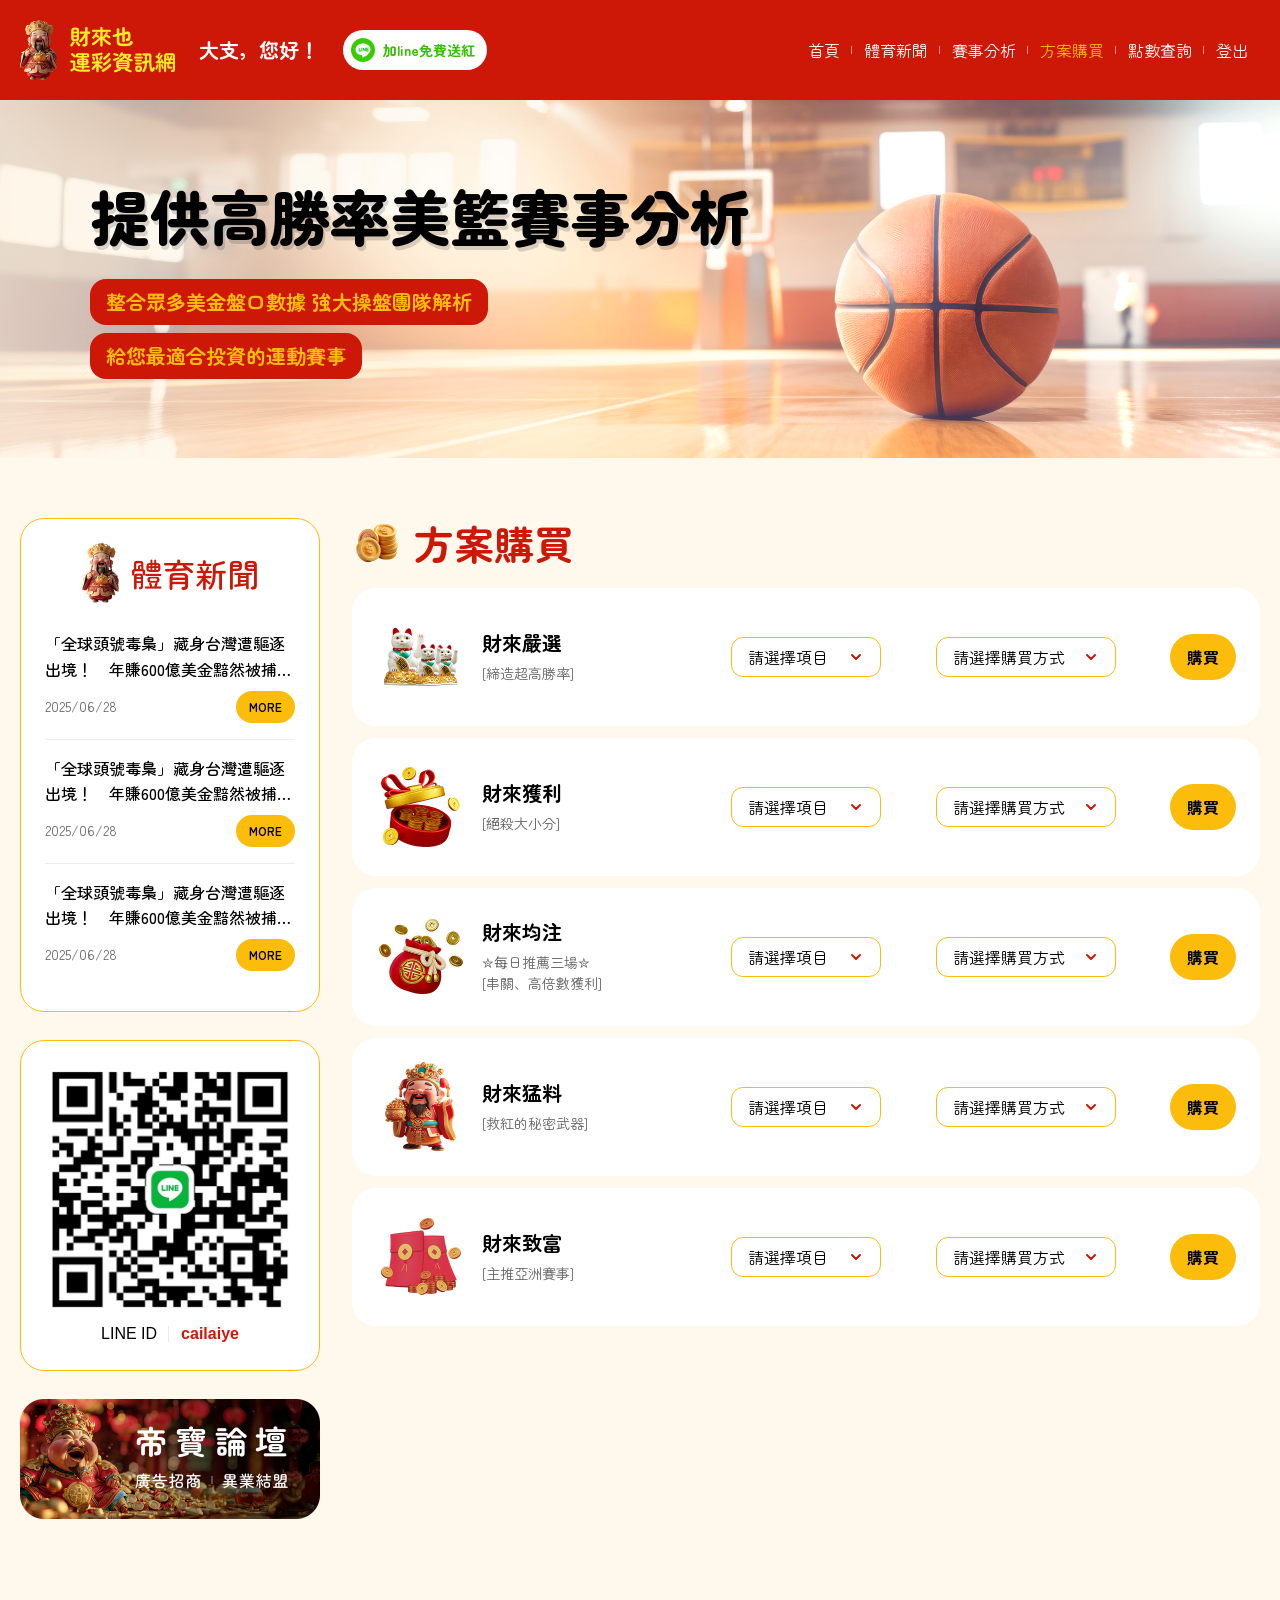
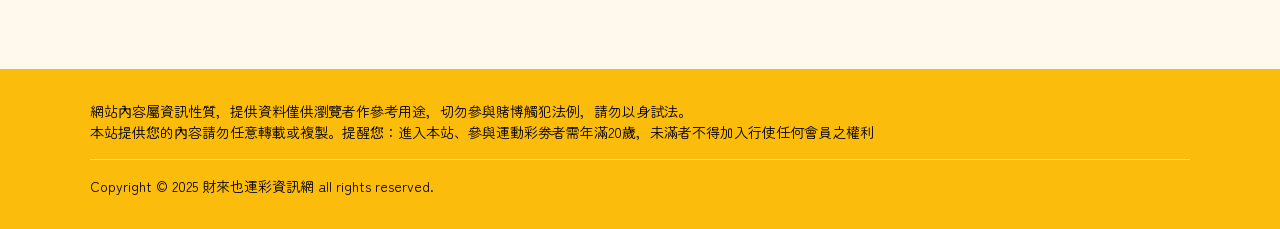
==== buy-login.html @ c24cf6cf "finish" ====
<!DOCTYPE html>
<html lang="en">
  <head>
    <meta charset="UTF-8" />
    <meta name="viewport" content="width=device-width, initial-scale=1.0" />
    <title>財來也運彩資訊網</title>
    <link rel="icon" type="image/x-icon" href="./favicon.ico" />
    <link rel="preconnect" href="https://fonts.googleapis.com" />
    <link rel="preconnect" href="https://fonts.gstatic.com" crossorigin />
    <link
      href="https://fonts.googleapis.com/css2?family=Noto+Sans+TC:wght@100..900&family=Zen+Maru+Gothic&display=swap"
      rel="stylesheet"
    />
    <link rel="stylesheet" href="./public/css/bootstrap/bootstrap.css" />
    <link rel="stylesheet" href="./public/css/aos/aos.css" />
    <link rel="stylesheet" href="./public/css/swiper/swiper-bundle.min.css" />
    <link rel="stylesheet" href="./public/css/style.css" />
  </head>
  <body>
    <header class="header">
      <div
        class="header_right d-flex align-items-center justify-content-xl-start justify-content-between gap-lg-4 gap-2"
      >
        <a href="./index.html" class="header_logo"
          ><img src="./public/img/logo.png" alt=""
        /></a>
        <p class="header_greet">
          大支，您好！<br /><a class="d-xl-none">登出</a>
        </p>
        <a
          class="header_line"
          data-bs-toggle="modal"
          data-bs-target="#modal-qrcode"
        >
          <svg
            width="24"
            height="24"
            viewBox="0 0 24 24"
            fill="none"
            xmlns="http://www.w3.org/2000/svg"
          >
            <g clip-path="url(#clip0_36_3051)">
              <path
                class="line-bg"
                d="M12 24C18.6274 24 24 18.6274 24 12C24 5.37258 18.6274 0 12 0C5.37258 0 0 5.37258 0 12C0 18.6274 5.37258 24 12 24Z"
                fill="#39CD00"
              />
              <path
                class="line-main"
                d="M19.5 11.7273C19.4893 11.8797 19.4698 12.0313 19.4414 12.1814C19.3465 12.7561 19.1522 13.3098 18.8673 13.8178C18.7309 14.0605 18.075 14.9823 17.8745 15.225C16.7659 16.56 14.9086 18.101 11.805 19.5996C11.7395 19.6312 11.6668 19.6448 11.5943 19.639C11.5218 19.6332 11.4522 19.6081 11.3926 19.5665C11.333 19.5248 11.2856 19.468 11.2553 19.4019C11.2249 19.3358 11.2128 19.2629 11.22 19.1905L11.3768 17.7819C11.3887 17.6741 11.3573 17.566 11.2895 17.4814C11.2218 17.3968 11.1232 17.3425 11.0155 17.3305C9.98295 17.2272 8.97718 16.9404 8.04545 16.4837C5.91818 15.4323 4.5 13.5546 4.5 11.415C4.5 8.1205 7.85727 5.45459 12 5.45459C14.0809 5.45459 15.9627 6.13641 17.3182 7.21777C18.5877 8.23368 19.4005 9.61232 19.4877 11.1423C19.5023 11.337 19.5064 11.5322 19.5 11.7273Z"
                fill="white"
              />
              <path
                class="line-bg"
                d="M9.93272 12.735C9.969 12.7705 9.99773 12.8129 10.0172 12.8598C10.0366 12.9067 10.0464 12.957 10.0459 13.0077C10.0461 13.0582 10.0363 13.1081 10.0171 13.1548C9.99795 13.2014 9.96976 13.2438 9.93416 13.2795C9.89856 13.3153 9.85626 13.3436 9.80968 13.363C9.7631 13.3823 9.71316 13.3923 9.66272 13.3923H8.12863C8.02676 13.3919 7.92915 13.3513 7.85712 13.2792C7.78508 13.2072 7.74445 13.1096 7.74409 13.0077V10.11C7.74375 10.0593 7.75359 10.009 7.77303 9.96215C7.79247 9.9153 7.82112 9.87284 7.85727 9.83726C7.91094 9.78342 7.97942 9.74676 8.05399 9.73195C8.12855 9.71714 8.20584 9.72484 8.27602 9.75408C8.34619 9.78332 8.40609 9.83278 8.44807 9.89616C8.49006 9.95953 8.51225 10.034 8.51181 10.11V12.6232H9.66272C9.71292 12.6228 9.76269 12.6325 9.80907 12.6517C9.85544 12.6709 9.89749 12.6992 9.93272 12.735Z"
                fill="#00C200"
              />
              <path
                class="line-bg"
                d="M11.1818 10.0268V13.0909C11.1814 13.1704 11.1497 13.2465 11.0935 13.3026C11.0373 13.3588 10.9612 13.3906 10.8818 13.3909H10.71C10.6304 13.3909 10.5541 13.3593 10.4978 13.303C10.4416 13.2468 10.41 13.1705 10.41 13.0909V10.0268C10.41 9.94725 10.4416 9.87095 10.4978 9.81469C10.5541 9.75843 10.6304 9.72682 10.71 9.72682H10.8777C10.9174 9.72646 10.9568 9.73394 10.9936 9.74884C11.0303 9.76374 11.0638 9.78576 11.0921 9.81364C11.1203 9.84151 11.1428 9.87469 11.1582 9.91128C11.1736 9.94786 11.1816 9.98713 11.1818 10.0268Z"
                fill="#00C200"
              />
              <path
                class="line-bg"
                d="M14.7436 10.11V12.9914C14.7437 13.095 14.7035 13.1947 14.6315 13.2692C14.5595 13.3438 14.4613 13.3874 14.3577 13.3909C14.2606 13.3894 14.1677 13.3514 14.0973 13.2846C14.0836 13.2737 13.5682 12.6028 13.1304 12.0382C12.8032 11.6169 12.5195 11.2487 12.5195 11.2487V13.0064C12.5198 13.0809 12.4983 13.1539 12.4578 13.2164C12.4172 13.2788 12.3593 13.3282 12.2911 13.3583C12.223 13.3883 12.1475 13.3979 12.074 13.3858C12.0005 13.3737 11.9321 13.3404 11.8773 13.29C11.8377 13.2542 11.806 13.2104 11.7844 13.1615C11.7628 13.1127 11.7517 13.0598 11.7518 13.0064V10.1264C11.7505 10.0252 11.7882 9.92728 11.8569 9.85295C11.9257 9.77861 12.0203 9.73348 12.1213 9.72686C12.1785 9.72592 12.2352 9.73767 12.2873 9.76125C12.3394 9.78482 12.3857 9.81965 12.4227 9.86322C12.4391 9.88231 13.2313 10.9132 13.6773 11.4996C13.8545 11.7287 13.9773 11.8896 13.9773 11.8896V10.1169C13.978 10.0155 14.0186 9.9184 14.0903 9.8467C14.162 9.77499 14.259 9.73439 14.3604 9.73368C14.4609 9.73366 14.5573 9.77309 14.629 9.84349C14.7007 9.91388 14.7418 10.0096 14.7436 10.11Z"
                fill="#00C200"
              />
              <path
                class="line-bg"
                d="M16.0909 11.9413V12.6231H17.2405C17.2928 12.62 17.3452 12.6276 17.3945 12.6455C17.4438 12.6634 17.4889 12.6911 17.527 12.7271C17.5652 12.763 17.5956 12.8064 17.6164 12.8546C17.6372 12.9027 17.6479 12.9546 17.6479 13.007C17.6479 13.0594 17.6372 13.1113 17.6164 13.1594C17.5956 13.2075 17.5652 13.2509 17.527 13.2869C17.4889 13.3228 17.4438 13.3506 17.3945 13.3685C17.3452 13.3864 17.2928 13.394 17.2405 13.3908H15.7023C15.6005 13.3905 15.5031 13.3498 15.4312 13.2777C15.3594 13.2057 15.3191 13.1081 15.3191 13.0063V10.1099C15.3195 10.0084 15.3599 9.91117 15.4317 9.83938C15.5035 9.7676 15.6008 9.72712 15.7023 9.72676H17.2364C17.2887 9.72364 17.3411 9.73125 17.3904 9.74913C17.4397 9.76701 17.4848 9.79478 17.523 9.83073C17.5611 9.86668 17.5915 9.91005 17.6123 9.95819C17.6331 10.0063 17.6438 10.0582 17.6438 10.1106C17.6438 10.163 17.6331 10.2149 17.6123 10.2631C17.5915 10.3112 17.5611 10.3546 17.523 10.3905C17.4848 10.4265 17.4397 10.4542 17.3904 10.4721C17.3411 10.49 17.2887 10.4976 17.2364 10.4945H16.0909V11.1763H17.2405C17.3421 11.1763 17.4395 11.2167 17.5114 11.2885C17.5833 11.3604 17.6236 11.4579 17.6236 11.5595C17.6236 11.6611 17.5833 11.7586 17.5114 11.8304C17.4395 11.9023 17.3421 11.9427 17.2405 11.9427L16.0909 11.9413Z"
                fill="#00C200"
              />
            </g>
            <defs>
              <clipPath id="clip0_36_3051">
                <rect width="24" height="24" fill="white" />
              </clipPath>
            </defs>
          </svg>
          <span class="header_line_text"
            >加line<br class="d-lg-none" />免費送紅</span
          >
        </a>
      </div>
      <nav class="header_nav">
        <ul>
          <li>
            <a href="./index.html" class="header_nav_item">
              <img class="header_icon" src="./public/img/home.png" alt="" />
              <span class="header_nav_text">首頁</span>
            </a>
          </li>
          <li>
            <a href="./news.html" class="header_nav_item">
              <img class="header_icon" src="./public/img/news.png" alt="" />
              <span class="header_nav_text">體育新聞</span>
            </a>
          </li>
          <li>
            <a href="./competition.html" class="header_nav_item">
              <img class="header_icon" src="./public/img/analyse.png" alt="" />
              <span class="header_nav_text">賽事分析</span>
            </a>
          </li>
          <li>
            <a href="./buy-login.html" class="header_nav_item active">
              <img class="header_icon" src="./public/img/cart.png" alt="" />
              <span class="header_nav_text">方案購買</span>
            </a>
          </li>
          <li>
            <a href="./record.html" class="header_nav_item">
              <img class="header_icon" src="./public/img/point.png" alt="" />
              <span class="header_nav_text">點數查詢</span>
            </a>
          </li>
          <li class="d-xl-block d-none">
            <a class="header_nav_item">
              <span class="header_nav_text">登出</span>
            </a>
          </li>
        </ul>
      </nav>
    </header>

    <main>
      <div class="banner">
        <div class="swiper-container banner_pic">
          <div class="swiper-wrapper">
            <div class="swiper-slide">
              <div class="banner_pic_item">
                <img
                  class="d-md-block d-none"
                  src="./public/img/banner-1.png"
                  alt=""
                />
                <img
                  class="d-md-none"
                  src="./public/img/banner-1-m.png"
                  alt=""
                />
                <div class="banner_text_item">
                  <div class="container">
                    <h1 class="banner_text_title">
                      提供高勝率<br />美籃賽事分析
                    </h1>
                    <div class="banner_text_content">
                      <p>整合眾多美金盤口數據 強大操盤團隊解析</p>
                      <p>給您最適合投資的運動賽事</p>
                    </div>
                  </div>
                </div>
              </div>
            </div>
            <div class="swiper-slide">
              <div class="banner_pic_item">
                <img
                  class="d-md-block d-none"
                  src="./public/img/banner-2.png"
                  alt=""
                />
                <img
                  class="d-md-none"
                  src="./public/img/banner-2-m.png"
                  alt=""
                />
                <div class="banner_text_item">
                  <div class="container">
                    <h1 class="banner_text_title">
                      提供美棒聯盟<br />獨家情報
                    </h1>
                    <div class="banner_text_content">
                      <p>長期解盤莊家思維</p>
                      <p>讓我們教你如何對決莊家 輕鬆獲利</p>
                    </div>
                  </div>
                </div>
              </div>
            </div>
            <div class="swiper-slide">
              <div class="banner_pic_item bg-dark">
                <img
                  class="d-md-block d-none"
                  src="./public/img/banner-3.png"
                  alt=""
                />
                <img
                  class="d-md-none"
                  src="./public/img/banner-3-m.png"
                  alt=""
                />
                <div class="banner_text_item">
                  <div class="container">
                    <h1 class="banner_text_title">
                      提供各項冰球<br />精華賽事分析
                    </h1>
                    <div class="banner_text_content">
                      <p>投資不要只看獲利 還要看他能維持多久</p>
                      <p>投資不是賭博 相信財來也 錢財也就來</p>
                    </div>
                  </div>
                </div>
              </div>
            </div>
          </div>
        </div>
      </div>

      <div class="d-flex flex-wrap mainContent">
        <div class="sidebar">
          <div class="row">
            <div class="col-lg-12 col-md-8">
              <div class="sidebar_item sidebar_news section">
                <div class="sidebar_news_title">
                  <img src="./public/img/masco.png" alt="" />
                  <h2>體育新聞</h2>
                </div>
                <div class="sidebar_news_main">
                  <div class="sidebar_news_item">
                    <h3 class="news-title">
                      「全球頭號毒梟」藏身台灣遭驅逐出境！　年賺600億美金黯然被捕
                      原文網址: 「全球頭號毒梟」藏身台...
                    </h3>
                    <div class="news-info">
                      <p class="news-info_date">2025/06/28</p>
                      <a href="./news-detail.html" class="btn">MORE</a>
                    </div>
                  </div>
                  <div class="sidebar_news_item">
                    <h3 class="news-title">
                      「全球頭號毒梟」藏身台灣遭驅逐出境！　年賺600億美金黯然被捕
                      原文網址: 「全球頭號毒梟」藏身台...
                    </h3>
                    <div class="news-info">
                      <p class="news-info_date">2025/06/28</p>
                      <a href="./news-detail.html" class="btn">MORE</a>
                    </div>
                  </div>
                  <div class="sidebar_news_item">
                    <h3 class="news-title">
                      「全球頭號毒梟」藏身台灣遭驅逐出境！　年賺600億美金黯然被捕
                      原文網址: 「全球頭號毒梟」藏身台...
                    </h3>
                    <div class="news-info">
                      <p class="news-info_date">2025/06/28</p>
                      <a href="./news-detail.html" class="btn">MORE</a>
                    </div>
                  </div>
                </div>
              </div>
            </div>
            <div class="col-lg-12 col-md-4">
              <div class="sidebar_item sidebar_qrcode section">
                <img src="./public/img/qrcode.png" alt="" />
                <div class="qrcode-text">
                  <p class="qrcode-text_title">LINE ID</p>
                  <p class="qrcode-text_content">cailaiye</p>
                </div>
              </div>
              <a class="sidebar_ad">
                <img src="./public/img/ad.png" alt="" />
              </a>
            </div>
          </div>
        </div>
        <div class="mainbar">
          <div class="title">
            <img src="./public/img/money.png" alt="" />
            <h2>方案購買</h2>
          </div>
          <div class="buy">
            <div class="buy_item">
              <div class="product-info">
                <img src="./public/img/product-icon-1.png" alt="" />
                <div class="product-info_text">
                  <h2 class="product-info_name">財來嚴選</h2>
                  <p>[締造超高勝率]</p>
                </div>
              </div>
              <select class="buy_select" name="" id="">
                <option value="">請選擇項目</option>
                <option value="">$2500 / 1場</option>
                <option value="">$6600 / 3場</option>
                <option value="">$12000 / 5場</option>
              </select>
              <select class="buy_select buy_select-way" name="" id="">
                <option value="">請選擇購買方式</option>
                <option value="">7-11繳費</option>
                <option value="">全家繳費</option>
                <option value="">ATM匯款</option>
              </select>
              <button class="btn"
              >
                購買
              </button>
            </div>
            <div class="buy_item">
              <div class="product-info">
                <img src="./public/img/product-icon-2.png" alt="" />
                <div class="product-info_text">
                  <h2 class="product-info_name">財來獲利</h2>
                  <p>[絕殺大小分]</p>
                </div>
              </div>
              <select class="buy_select" name="" id="">
                <option value="">請選擇項目</option>
                <option value="">$2500 / 1場</option>
                <option value="">$6600 / 3場</option>
                <option value="">$12000 / 5場</option>
              </select>
              <select class="buy_select buy_select-way" name="" id="">
                <option value="">請選擇購買方式</option>
                <option value="">7-11繳費</option>
                <option value="">全家繳費</option>
                <option value="">ATM匯款</option>
              </select>
              <button class="btn"
              >
                購買
              </button>
            </div>
            <div class="buy_item">
              <div class="product-info">
                <img src="./public/img/product-icon-3.png" alt="" />
                <div class="product-info_text">
                  <h2 class="product-info_name">財來均注</h2>
                  <p>
                    ✮每日推薦三場✮ <br>
                    [串關、高倍數獲利]</p>
                </div>
              </div>
              <select class="buy_select" name="" id="">
                <option value="">請選擇項目</option>
                <option value="">$2500 / 1場</option>
                <option value="">$6600 / 3場</option>
                <option value="">$12000 / 5場</option>
              </select>
              <select class="buy_select buy_select-way" name="" id="">
                <option value="">請選擇購買方式</option>
                <option value="">7-11繳費</option>
                <option value="">全家繳費</option>
                <option value="">ATM匯款</option>
              </select>
              <button class="btn"
              >
                購買
              </button>
            </div>
            <div class="buy_item">
              <div class="product-info">
                <img src="./public/img/product-icon-4.png" alt="" />
                <div class="product-info_text">
                  <h2 class="product-info_name">財來猛料</h2>
                  <p>[救紅的秘密武器]</p>
                </div>
              </div>
              <select class="buy_select" name="" id="">
                <option value="">請選擇項目</option>
                <option value="">$2500 / 1場</option>
                <option value="">$6600 / 3場</option>
                <option value="">$12000 / 5場</option>
              </select>
              <select class="buy_select buy_select-way" name="" id="">
                <option value="">請選擇購買方式</option>
                <option value="">7-11繳費</option>
                <option value="">全家繳費</option>
                <option value="">ATM匯款</option>
              </select>
              <button class="btn"
              >
                購買
              </button>
            </div>
            <div class="buy_item">
              <div class="product-info">
                <img src="./public/img/product-icon-5.png" alt="" />
                <div class="product-info_text">
                  <h2 class="product-info_name">財來致富</h2>
                  <p>[主推亞洲賽事]</p>
                </div>
              </div>
              <select class="buy_select" name="" id="">
                <option value="">請選擇項目</option>
                <option value="">$2500 / 1場</option>
                <option value="">$6600 / 3場</option>
                <option value="">$12000 / 5場</option>
              </select>
              <select class="buy_select buy_select-way" name="" id="">
                <option value="">請選擇購買方式</option>
                <option value="">7-11繳費</option>
                <option value="">全家繳費</option>
                <option value="">ATM匯款</option>
              </select>
              <button class="btn"
              >
                購買
              </button>
            </div>
          </div>
        </div>
      </div>
      <footer class="footer">
        <div class="container">
          <p>
            網站內容屬資訊性質，提供資料僅供瀏覽者作參考用途，切勿參與賭博觸犯法例，請勿以身試法。<br />
            本站提供您的內容請勿任意轉載或複製。提醒您：進入本站、參與運動彩劵者需年滿20歲，未滿者不得加入行使任何會員之權利
          </p>
          <hr />
          <p>Copyright © 2025 財來也運彩資訊網 all rights reserved.</p>
        </div>
      </footer>
    </main>

    <div
      class="modal fade modal-member"
      id="modal-login"
      tabindex="-1"
      aria-labelledby="modal-loginLabel"
      aria-hidden="true"
    >
      <div class="modal-dialog">
        <div class="modal-content">
          <div class="modal-head">
            <h3 class="modal_title">會員登入</h3>
            <button class="modal-member_x" data-bs-dismiss="modal">
              <svg
                width="24"
                height="24"
                viewBox="0 0 24 24"
                fill="none"
                xmlns="http://www.w3.org/2000/svg"
              >
                <path
                  d="M18 6L6 18"
                  stroke="white"
                  stroke-width="2"
                  stroke-linecap="round"
                  stroke-linejoin="round"
                />
                <path
                  d="M6 6L18 18"
                  stroke="white"
                  stroke-width="2"
                  stroke-linecap="round"
                  stroke-linejoin="round"
                />
              </svg>
            </button>
          </div>
          <div class="modal-body">
            <div>
              <div class="input-item">
                <label for="">手機</label>
                <input
                  class="input-item_main"
                  type="number"
                  placeholder="手機"
                />
              </div>
              <div class="input-item">
                <label for="">密碼</label>
                <input
                  class="input-item_main"
                  type="password"
                  placeholder="密碼"
                />
              </div>
            </div>
            <div class="modal-member_btns">
              <a href="./signup.html" class="btn-signup">註冊</a>
              <button class="btn">登入</button>
            </div>
          </div>
        </div>
      </div>
    </div>

    <div
      class="modal fade modal-qrcode"
      id="modal-qrcode"
      tabindex="-1"
      aria-labelledby="modal-qrcodeLabel"
      aria-hidden="true"
    >
      <div class="modal-dialog">
        <div class="modal-content">
          <button class="modal-member_x" data-bs-dismiss="modal">
            <svg
              width="24"
              height="24"
              viewBox="0 0 24 24"
              fill="none"
              xmlns="http://www.w3.org/2000/svg"
            >
              <path
                d="M18 6L6 18"
                stroke="white"
                stroke-width="2"
                stroke-linecap="round"
                stroke-linejoin="round"
              />
              <path
                d="M6 6L18 18"
                stroke="white"
                stroke-width="2"
                stroke-linecap="round"
                stroke-linejoin="round"
              />
            </svg>
          </button>
          <img src="./public/img/qrcode.webp" alt="" />
          <div class="qrcode-text">
            <p class="qrcode-text_title">LINE ID</p>
            <p class="qrcode-text_content">cailaiye</p>
          </div>
        </div>
      </div>
    </div>

    <script src="./public/js/jquery/jquery.min.js"></script>
    <script src="./public/js/bootstrap/bootstrap.bundle.min.js"></script>
    <script src="./public/js/aos/aos.js"></script>
    <script src="./public/js/swiper/swiper-bundle.min.js"></script>
    <script src="./public/js/common.js"></script>
  </body>
</html>
---- public/css/style.css ----
@import url("https://fonts.googleapis.com/css2?family=Noto+Sans+TC:wght@100..900&family=Zen+Maru+Gothic&display=swap");
body {
  font-family: "Zen Maru Gothic", "noto sans TC", serif;
  background: #fff8ed;
  min-height: 100vh;
  color: #000000;
}

ul {
  padding: 0;
  margin: 0;
  list-style: none;
}

a {
  text-decoration: none;
  color: #000000;
  -webkit-transition: 0.3s;
  transition: 0.3s;
  cursor: pointer;
}

a:hover {
  color: #000000;
}

input::-webkit-outer-spin-button,
input::-webkit-inner-spin-button {
  -webkit-appearance: none;
}

input[type="number"] {
  -moz-appearance: textfield;
}

input,
button,
select {
  background-color: transparent;
  border: 0;
  outline: none;
  color: #000000;
}

button {
  -webkit-transition: 0.3s;
  transition: 0.3s;
  cursor: pointer;
  padding: 0;
}

img {
  max-width: 100%;
  display: block;
}

.container {
  padding-left: 20px;
  padding-right: 20px;
}

.header {
  width: 100%;
  height: 100px;
  position: fixed;
  top: 0;
  left: 0;
  display: -webkit-box;
  display: -ms-flexbox;
  display: flex;
  -webkit-box-align: center;
      -ms-flex-align: center;
          align-items: center;
  -webkit-box-pack: justify;
      -ms-flex-pack: justify;
          justify-content: space-between;
  z-index: 100;
  padding: 0 40px;
  -webkit-transition: 0.3s;
  transition: 0.3s;
  background-color: #cd1707;
}

.header_logo {
  display: block;
  width: 155px;
}

.header_logo > img {
  width: 100%;
}

.header_nav {
  height: 100%;
}

.header_nav ul {
  display: -webkit-box;
  display: -ms-flexbox;
  display: flex;
  -webkit-box-align: center;
      -ms-flex-align: center;
          align-items: center;
  -webkit-box-pack: center;
      -ms-flex-pack: center;
          justify-content: center;
  height: 100%;
}

.header_nav ul li {
  height: 100%;
  padding: 0 12px;
  position: relative;
}

.header_nav ul li::after {
  position: absolute;
  content: "";
  width: 1px;
  height: 8px;
  background-color: rgba(255, 255, 255, 0.53);
  top: 50%;
  right: 0;
  -webkit-transform: translateY(-50%);
          transform: translateY(-50%);
}

.header_nav ul li:last-child::after {
  display: none;
}

.header_nav ul li a:hover {
  opacity: 0.7;
}

.header_nav_text {
  display: block;
  -webkit-transition: 0.3s;
  transition: 0.3s;
  color: #ffffff;
}

.header_nav_item {
  display: -webkit-box;
  display: -ms-flexbox;
  display: flex;
  -webkit-box-align: center;
      -ms-flex-align: center;
          align-items: center;
  -webkit-box-pack: center;
      -ms-flex-pack: center;
          justify-content: center;
  -webkit-box-orient: vertical;
  -webkit-box-direction: normal;
      -ms-flex-direction: column;
          flex-direction: column;
  position: relative;
  z-index: 0;
  height: 100%;
  gap: 5px;
  cursor: pointer;
}

.header_nav_item.active .header_nav_text {
  color: #fcbc0b;
}

.header_nav_item:not(.active):hover .header_nav_text {
  color: #ffffff;
}

.header_icon {
  width: 28px;
  display: none;
}

.header_greet {
  color: #ffffff;
  font-weight: 700;
  font-size: 20px;
  margin: 0;
}

.header_greet a {
  text-decoration: underline !important;
  color: #ffffff;
}

.header_line {
  display: -webkit-box;
  display: -ms-flexbox;
  display: flex;
  -webkit-box-align: center;
      -ms-flex-align: center;
          align-items: center;
  padding: 8px 12px 8px 8px;
  background-color: #ffffff;
  border-radius: 100px;
  gap: 8px;
}

.header_line svg {
  width: 24px;
  height: 24px;
}

.header_line svg path {
  -webkit-transition: 0.3s;
  transition: 0.3s;
}

.header_line_text {
  display: block;
  color: #35c000;
  font-size: 14px;
  font-weight: 700;
  -webkit-transition: 0.3s;
  transition: 0.3s;
}

.header_line:hover {
  background-color: #35c000;
}

.header_line:hover svg path.line-bg {
  fill: #ffffff;
}

.header_line:hover svg path.line-main {
  fill: #35c000;
}

.header_line:hover .header_line_text {
  color: #ffffff;
}

.header_login {
  display: -webkit-box;
  display: -ms-flexbox;
  display: flex;
  -webkit-box-align: center;
      -ms-flex-align: center;
          align-items: center;
  gap: 12px;
}

.header_login .input-item label {
  color: #ffffff;
}

.header_login .input-item_main {
  background-color: #ffffff;
  border-color: #ffffff;
}

@media screen and (max-width: 1399px) {
  .header {
    padding: 0 20px;
  }
}

@media screen and (max-width: 1199px) {
  .header {
    -webkit-box-orient: vertical;
    -webkit-box-direction: normal;
        -ms-flex-direction: column;
            flex-direction: column;
    gap: 8px;
    -webkit-box-align: end;
        -ms-flex-align: end;
            align-items: flex-end;
    height: 70px;
  }
  .header_right {
    width: 100%;
    height: 100%;
  }
  .header_logo {
    width: 110px;
  }
  .header_nav {
    position: fixed;
    width: 100%;
    height: 70px;
    background: #cd1707;
    bottom: 0;
    right: 0;
    z-index: 5;
    -webkit-transition: 0.3s;
    transition: 0.3s;
  }
  .header_nav ul {
    height: 100%;
    width: 100%;
    padding: 0;
    display: -webkit-box;
    display: -ms-flexbox;
    display: flex;
  }
  .header_nav ul li {
    height: 100%;
    width: 20%;
    margin: 0;
  }
  .header_nav ul li::after {
    display: none;
  }
  .header_nav ul a {
    -webkit-box-orient: vertical;
    -webkit-box-direction: normal;
        -ms-flex-direction: column;
            flex-direction: column;
    -webkit-box-align: center;
        -ms-flex-align: center;
            align-items: center;
    -webkit-box-pack: center;
        -ms-flex-pack: center;
            justify-content: center;
    padding: 0;
    gap: 4px;
    opacity: 0.6;
  }
  .header_nav ul a span {
    font-size: 12px;
  }
  .header_nav ul a::after {
    display: none;
  }
  .header_nav ul a.active {
    opacity: 1;
  }
  .header_nav_item.active .header_icon path {
    fill: #fcbc0b;
  }
  .header_icon {
    display: block;
  }
  .header.scroll {
    background-color: rgba(8, 27, 78, 0.8);
    -webkit-backdrop-filter: inherit;
            backdrop-filter: inherit;
  }
  .header_greet {
    font-size: 12px;
    font-weight: normal;
    text-align: center;
  }
}

@media screen and (max-width: 575px) {
  .header_line_text {
    font-size: 12px;
  }
}

main {
  overflow: hidden;
  padding-top: 100px;
}

@media screen and (max-width: 1199px) {
  main {
    padding-bottom: 70px;
    padding-top: 70px;
  }
}

.mainContent {
  padding: 60px 55px 150px;
}

@media screen and (max-width: 1300px) {
  .mainContent {
    padding-left: 20px;
    padding-right: 20px;
  }
}

.btn {
  padding: 10px 16px;
  border-radius: 100px;
  font-weight: 700;
  color: #000000;
  background-color: #fcbc0b;
}

.btn:hover {
  background-color: #cd1707;
  color: #ffffff;
}

.btn-border {
  border: 1px solid #fcbc0b;
  color: #e3a700;
  font-size: 12px;
  padding: 6px 12px;
  border-radius: 100px;
  font-weight: 700;
}

.btn-border:hover {
  background-color: #fcbc0b;
  color: #ffffff;
}

.btn-hasicon {
  display: -webkit-box;
  display: -ms-flexbox;
  display: flex;
  -webkit-box-align: center;
      -ms-flex-align: center;
          align-items: center;
  gap: 10px;
  width: -webkit-fit-content;
  width: -moz-fit-content;
  width: fit-content;
}

.btn-hasicon svg path {
  stroke: #000000;
  -webkit-transition: 0.3s;
  transition: 0.3s;
}

.btn-hasicon:hover svg path {
  stroke: #ffffff;
}

@media screen and (max-width: 575px) {
  .btn-hasicon {
    width: 40px;
    height: 40px;
    -webkit-box-pack: center;
        -ms-flex-pack: center;
            justify-content: center;
    padding: 0;
  }
  .btn-hasicon span {
    display: none;
  }
}

.input-item {
  display: -webkit-box;
  display: -ms-flexbox;
  display: flex;
  -webkit-box-align: center;
      -ms-flex-align: center;
          align-items: center;
  gap: 16px;
}

.input-item > label {
  color: #000000;
  margin: 0;
  display: block;
}

.input-item_main {
  height: 40px;
  padding: 0 8px;
  font-size: 14px;
  border-radius: 12px;
  border: 1px solid #fcbc0b;
}

.input-item_main::-webkit-input-placeholder {
  color: #cdcdcd;
}

.input-item_main:-ms-input-placeholder {
  color: #cdcdcd;
}

.input-item_main::-ms-input-placeholder {
  color: #cdcdcd;
}

.input-item_main::placeholder {
  color: #cdcdcd;
}

.title {
  margin-bottom: 20px;
  display: -webkit-box;
  display: -ms-flexbox;
  display: flex;
  -webkit-box-align: center;
      -ms-flex-align: center;
          align-items: center;
  gap: 12px;
}

.title > img {
  width: 50px;
}

.title > h2 {
  font-size: 40px;
  font-weight: 700;
  color: #cd1707;
  margin: 0;
}

@media screen and (max-width: 991px) {
  .title {
    font-size: 28px;
  }
}

.inner-head {
  display: -webkit-box;
  display: -ms-flexbox;
  display: flex;
  -webkit-box-align: center;
      -ms-flex-align: center;
          align-items: center;
  -webkit-box-pack: justify;
      -ms-flex-pack: justify;
          justify-content: space-between;
  margin-bottom: 20px;
}

.inner-head .title {
  margin: 0;
}

.sidebar {
  width: 300px;
}

.sidebar_item {
  margin-bottom: 28px;
  background-color: #ffffff;
  padding: 24px;
  border-radius: 24px;
  border: 1px solid #fcbc0b;
}

.sidebar_qrcode img {
  margin-bottom: 8px;
}

.sidebar_qrcode p {
  margin-bottom: 0;
  font-family: "Mukta", sans-serif;
}

.sidebar_ad {
  width: 100%;
  border-radius: 12px;
  display: block;
}

.sidebar_news_title {
  display: -webkit-box;
  display: -ms-flexbox;
  display: flex;
  -webkit-box-align: center;
      -ms-flex-align: center;
          align-items: center;
  -webkit-box-pack: center;
      -ms-flex-pack: center;
          justify-content: center;
  margin-bottom: 12px;
  gap: 12px;
}

.sidebar_news_title > img {
  width: 37px;
}

.sidebar_news_title > h2 {
  font-size: 32px;
  margin: 0;
  color: #cd1707;
}

.sidebar_news_item {
  display: block;
  -webkit-transition: 0.3s;
  transition: 0.3s;
  padding: 16px 0;
  border-bottom: 1px solid #ececec;
}

.sidebar_news_item:last-child {
  border: 0;
}

@media screen and (max-width: 991px) {
  .sidebar {
    width: 100%;
    -webkit-box-ordinal-group: 3;
        -ms-flex-order: 2;
            order: 2;
  }
}

.qrcode-text {
  display: -webkit-box;
  display: -ms-flexbox;
  display: flex;
  -webkit-box-align: center;
      -ms-flex-align: center;
          align-items: center;
  -webkit-box-pack: center;
      -ms-flex-pack: center;
          justify-content: center;
}

.qrcode-text_title {
  font-weight: 500;
  position: relative;
  padding-right: 12px;
  margin-right: 12px;
}

.qrcode-text_title::after {
  position: absolute;
  content: "";
  width: 1px;
  height: 16px;
  background-color: #ececec;
  top: 50%;
  right: 0;
  -webkit-transform: translateY(-50%);
          transform: translateY(-50%);
}

.qrcode-text_content {
  color: #cd1707;
  font-weight: 700;
}

.mainbar {
  width: calc(100% - 300px);
  padding-left: 32px;
}

@media screen and (max-width: 991px) {
  .mainbar {
    width: 100%;
    padding: 0;
    margin-bottom: 40px;
    -webkit-box-ordinal-group: 2;
        -ms-flex-order: 1;
            order: 1;
  }
}

.table-common {
  width: 100%;
  border-spacing: 0 8px;
  border-collapse: inherit;
}

.table-common th {
  padding: 16px 10px;
  font-size: 16px;
  text-align: center;
  font-weight: 700;
  background-color: #fcbc0b;
}

.table-common th:first-child {
  border-radius: 16px 0 0 16px;
}

.table-common th:last-child {
  border-radius: 0 16px 16px 0;
}

.table-common td {
  text-align: center;
  padding: 8px 10px;
  background-color: #ffffff;
}

.table-common td:first-child {
  border-radius: 16px 0 0 16px;
}

.table-common td:last-child {
  border-radius: 0 16px 16px 0;
}

.table-common td.table_date .table_date_big {
  font-size: 32px;
  margin-bottom: 4px;
}

.table-common td.table_date .table_date_small {
  font-size: 12px;
  margin: 0;
}

.table-common td.table_category {
  color: #cd1707;
}

.table-common td.table_give {
  color: #ff4800;
}

.table-common td.table_lines {
  color: #0fa308;
}

.table-common td.table_get {
  color: #237ecd;
}

.table-common td.table_recommend {
  color: #b953df;
}

.table-common td.table_result img {
  width: 40px;
  margin: 0 auto;
}

@media screen and (max-width: 991px) {
  .table-common th,
  .table-common td {
    font-size: 10px;
    padding: 10px 3px;
  }
  .table-common th::before {
    width: calc(100% - 6px);
    bottom: 0;
  }
  .table-common td.table_result img {
    width: 25px;
  }
  .table-common td.table_date p {
    margin: 0;
  }
  .table-common td.table_date p.table_date_big {
    font-size: 20px !important;
  }
  .table-common .btn-border {
    font-size: 10px;
    padding: 0;
    border: 0;
    border-radius: 0;
    text-decoration: underline;
    font-weight: 500;
  }
}

.banner_pic_item {
  width: 100%;
  position: relative;
  padding-bottom: 28%;
}

.banner_pic_item > img {
  position: absolute;
  width: 100%;
  height: 100%;
  -o-object-fit: cover;
     object-fit: cover;
  top: 0;
  left: 0;
}

.banner_pic_item.bg-dark .banner_text_title {
  color: #ffffff;
}

.banner_text_item {
  position: absolute;
  width: 100%;
  top: 50%;
  left: 0;
  -webkit-transform: translateY(-50%);
          transform: translateY(-50%);
}

.banner_text_title {
  font-size: 60px;
  font-weight: 900;
  text-shadow: 2px 4px 0 rgba(0, 0, 0, 0.15);
  margin-bottom: 28px;
}

.banner_text_title br {
  display: none;
}

.banner_text_content {
  display: -webkit-box;
  display: -ms-flexbox;
  display: flex;
  -webkit-box-orient: vertical;
  -webkit-box-direction: normal;
      -ms-flex-direction: column;
          flex-direction: column;
  gap: 8px;
}

.banner_text_content p {
  padding: 8px 16px;
  background-color: #cd1707;
  font-weight: 700;
  color: #fcbc0b;
  font-size: 20px;
  margin: 0;
  width: -webkit-fit-content;
  width: -moz-fit-content;
  width: fit-content;
  border-radius: 16px;
}

@media screen and (max-width: 1199px) {
  .banner_text_item .container {
    max-width: inherit;
  }
  .banner_text_title {
    font-size: 44px;
  }
  .banner_text_content p {
    font-size: 18px;
  }
  .banner_pic_item {
    padding-bottom: 50%;
  }
}

@media screen and (max-width: 767px) {
  .banner_text_title {
    font-size: 36px;
    margin-bottom: 20px;
  }
  .banner_text_title br {
    display: block;
  }
  .banner_text_content p {
    font-size: 14px;
  }
  .banner_pic_item {
    padding-bottom: 80%;
  }
}

.analyze_title {
  display: -webkit-box;
  display: -ms-flexbox;
  display: flex;
  -webkit-box-align: center;
      -ms-flex-align: center;
          align-items: center;
  -webkit-box-pack: justify;
      -ms-flex-pack: justify;
          justify-content: space-between;
  margin-bottom: 24px;
}

.analyze_title .title {
  margin: 0;
}

.analyze_title_en {
  font-size: 24px;
  font-family: "Mukta", sans-serif;
  color: #fcbc0b;
  margin: 0;
  font-weight: 500;
}

@media screen and (max-width: 991px) {
  .analyze_title_en {
    font-size: 20px;
  }
}

.footer {
  padding: 32px 0;
  background-color: #fcbc0b;
}

.footer p {
  margin: 0;
  font-size: 14px;
}

.footer hr {
  margin: 16px 0;
  background-color: rgba(255, 255, 255, 0.5);
  opacity: 1;
}

@media screen and (max-width: 991px) {
  .footer p {
    font-size: 13px;
  }
}

.buy_item {
  margin-bottom: 12px;
  padding: 24px;
  border-radius: 24px;
  background-color: #ffffff;
  display: -webkit-box;
  display: -ms-flexbox;
  display: flex;
  -webkit-box-align: center;
      -ms-flex-align: center;
          align-items: center;
  -webkit-box-pack: justify;
      -ms-flex-pack: justify;
          justify-content: space-between;
  -ms-flex-wrap: wrap;
      flex-wrap: wrap;
}

.buy .product-info {
  width: 35%;
}

.buy_select {
  border-radius: 12px;
  padding: 5px 50px 5px 16px;
  -webkit-appearance: none;
     -moz-appearance: none;
          appearance: none;
  background-image: url(../img/chevron-down.svg);
  background-size: 16px;
  background-position: calc(100% - 16px) center;
  background-repeat: no-repeat;
  border: 1px solid #fcbc0b;
  color: #000000;
  width: 150px;
  height: 40px;
}

.buy_select-way {
  width: 180px;
}

.buy-login .btn-hasicon {
  margin-top: 16px;
}

@media screen and (max-width: 767px) {
  .buy_item {
    -webkit-box-orient: vertical;
    -webkit-box-direction: normal;
        -ms-flex-direction: column;
            flex-direction: column;
    gap: 12px;
  }
  .buy_item .btn {
    width: 100%;
  }
  .buy .product-info {
    width: 100%;
  }
  .buy_select {
    width: 100%;
  }
}

.product-info {
  display: -webkit-box;
  display: -ms-flexbox;
  display: flex;
  -webkit-box-align: center;
      -ms-flex-align: center;
          align-items: center;
}

.product-info > img {
  width: 90px;
}

.product-info_text {
  width: calc(100% - 90px);
  padding-left: 16px;
}

.product-info_text p {
  font-size: 14px;
  margin: 0;
  color: #636363;
}

.product-info_name {
  font-size: 20px;
  font-weight: 700;
  margin-bottom: 8px;
}

.news-info {
  display: -webkit-box;
  display: -ms-flexbox;
  display: flex;
  -webkit-box-align: center;
      -ms-flex-align: center;
          align-items: center;
  -webkit-box-pack: justify;
      -ms-flex-pack: justify;
          justify-content: space-between;
  margin-top: 8px;
}

.news-info_date {
  color: #636363;
  margin: 0;
  font-size: 14px;
}

.news-info .btn {
  padding: 6px 12px;
  font-size: 12px;
}

.news-title {
  font-weight: 500;
  color: #000000;
  margin: 0;
  line-height: 1.6;
  display: -webkit-box;
  -webkit-box-orient: vertical;
  -webkit-line-clamp: 2;
  overflow: hidden;
  font-size: 16px;
}

.news-list_item {
  padding: 20px;
  border-radius: 20px;
  background-color: #ffffff;
  display: -webkit-box;
  display: -ms-flexbox;
  display: flex;
  -webkit-box-align: center;
      -ms-flex-align: center;
          align-items: center;
  gap: 24px;
  margin-bottom: 8px;
  border: 1px solid #ffffff;
}

.news-list_item:hover {
  border-color: #fcbc0b;
}

.news-list_item:hover .news-list_arrow {
  background-color: #cd1707;
}

.news-list_item:hover .news-list_arrow svg path {
  stroke: #ffffff;
}

.news-list_text {
  width: calc(100% - 40px - 24px);
}

.news-list_text .news-info_date {
  margin-top: 0;
  margin-bottom: 8px;
}

.news-list_text .news-title {
  width: 100%;
}

.news-list_arrow {
  display: -webkit-box;
  display: -ms-flexbox;
  display: flex;
  -webkit-box-align: center;
      -ms-flex-align: center;
          align-items: center;
  -webkit-box-pack: center;
      -ms-flex-pack: center;
          justify-content: center;
  width: 40px;
  height: 40px;
  border-radius: 50%;
  background-color: #fcbc0b;
  -webkit-transition: 0.3s;
  transition: 0.3s;
}

.news-list_arrow svg {
  width: 20px;
  height: 20px;
}

.news-list_arrow svg path {
  stroke: #000000;
  stroke-width: 2px;
  -webkit-transition: 0.3s;
  transition: 0.3s;
}

.news-detail {
  padding: 32px;
  border-radius: 32px;
  background-color: #ffffff;
}

.news-detail .news-info_date {
  position: relative;
  z-index: 0;
  margin-bottom: 16px;
}

.news-detail .news-info_date span {
  display: block;
  padding-right: 20px;
  background-color: #ffffff;
  width: -webkit-fit-content;
  width: -moz-fit-content;
  width: fit-content;
  color: #636363;
}

.news-detail .news-info_date::after {
  position: absolute;
  content: "";
  width: 100%;
  height: 1px;
  background-color: #ececec;
  top: 50%;
  right: 0;
  z-index: -1;
}

.news-detail_content h1 {
  font-size: 40px;
  font-weight: 700;
  margin-bottom: 20px;
  line-height: 1.5;
}

.news-detail_content > p {
  line-height: 2;
  margin: 0;
  color: #636363;
}

@media screen and (max-width: 575px) {
  .news-detail_content {
    width: 100%;
    padding: 0;
  }
  .news-detail_content h1 {
    font-size: 24px;
  }
}

.modal-member .modal-dialog {
  margin-top: 100px;
  max-width: 450px;
}

.modal-member .modal-content {
  border-radius: 24px;
  padding: 24px;
  border: 0;
}

.modal-member .modal-head {
  display: -webkit-box;
  display: -ms-flexbox;
  display: flex;
  -webkit-box-align: center;
      -ms-flex-align: center;
          align-items: center;
  -webkit-box-pack: justify;
      -ms-flex-pack: justify;
          justify-content: space-between;
  margin-bottom: 24px;
}

.modal-member .modal-body {
  padding: 0;
  position: static;
}

.modal-member .modal_title {
  margin: 0;
  font-size: 20px;
  font-weight: 700;
}

.modal-member_x {
  width: 24px;
  height: 24px;
  -webkit-transition: 0.3s;
  transition: 0.3s;
  padding: 0;
}

.modal-member_x path {
  stroke: #cd1707;
}

.modal-member_x:hover {
  opacity: 0.7;
}

.modal-member_checkbox {
  display: -webkit-box;
  display: -ms-flexbox;
  display: flex;
  -webkit-box-align: center;
      -ms-flex-align: center;
          align-items: center;
  -webkit-box-pack: center;
      -ms-flex-pack: center;
          justify-content: center;
  gap: 8px;
  margin-bottom: 25px;
}

.modal-member_checkbox input {
  width: 20px;
  height: 20px;
  position: relative;
}

.modal-member_checkbox input::before, .modal-member_checkbox input::after {
  position: absolute;
  content: "";
  top: 0;
  left: 0;
}

.modal-member_checkbox input::before {
  width: 100%;
  height: 100%;
  background: #ffffff;
  z-index: 0;
  border: 1px solid rgba(255, 255, 255, 0.3);
}

.modal-member_checkbox input:checked::before {
  opacity: 0;
}

.modal-member_checkbox label a {
  text-decoration: underline;
  color: #fcbc0b;
}

.modal-member .input-item {
  margin-bottom: 16px;
}

.modal-member .input-item label {
  white-space: nowrap;
}

.modal-member .input-item_main {
  width: 100%;
}

.modal-member_btns {
  display: -webkit-box;
  display: -ms-flexbox;
  display: flex;
  -webkit-box-align: center;
      -ms-flex-align: center;
          align-items: center;
  -webkit-box-pack: justify;
      -ms-flex-pack: justify;
          justify-content: space-between;
}

.modal-member_btns .btn {
  font-size: 18px;
  padding: 12px 32px;
}

.modal-member .btn-signup {
  color: #636363;
  font-size: 14px;
  text-decoration: underline;
  display: block;
}

@media screen and (max-width: 575px) {
  .modal-member .modal-body {
    padding: 0;
  }
  .modal-member .modal-content_inner {
    padding-left: 20px;
    padding-right: 20px;
  }
  .modal-member .modal-dialog {
    margin-top: 30px;
  }
}

.modal-qrcode .modal-dialog {
  max-width: 315px;
  padding-top: 56px;
  margin-left: auto;
  margin-right: auto;
}

.modal-qrcode .modal-content {
  border-radius: 24px;
  padding: 24px;
  padding: 56px 56px 32px;
  border: 0;
}

.modal-qrcode .modal-member_x {
  position: absolute;
  top: 24px;
  right: 24px;
}

.modal-qrcode img {
  width: 100%;
  margin-bottom: 12px;
  border-radius: 12px;
}

.modal-qrcode_text {
  display: -webkit-box;
  display: -ms-flexbox;
  display: flex;
  -webkit-box-align: center;
      -ms-flex-align: center;
          align-items: center;
  -webkit-box-pack: justify;
      -ms-flex-pack: justify;
          justify-content: space-between;
}

.modal-qrcode_text p {
  font-size: 14px;
  margin: 0;
}

.modal-qrcode_text .qrcode-text_title {
  font-weight: 500;
}

.modal-qrcode_text .qrcode-text_content {
  font-weight: 700;
  color: #fcbc0b;
}

.pagination {
  display: -webkit-box;
  display: -ms-flexbox;
  display: flex;
  -webkit-box-align: center;
      -ms-flex-align: center;
          align-items: center;
  -webkit-box-pack: justify;
      -ms-flex-pack: justify;
          justify-content: space-between;
  margin: 24px auto 0;
}

.pagination ul {
  display: -webkit-box;
  display: -ms-flexbox;
  display: flex;
  -webkit-box-align: center;
      -ms-flex-align: center;
          align-items: center;
}

.pagination ul a {
  position: relative;
  z-index: 0;
}

.pagination ul a:hover, .pagination ul a.active {
  color: #ffffff;
}

.pagination ul a:hover::after, .pagination ul a.active::after {
  background-color: #cd1707;
  border-color: #cd1707;
}

.pagination ul a:hover svg path, .pagination ul a.active svg path {
  stroke: #fcbc0b;
}

.pagination ul a::after {
  position: absolute;
  content: "";
  width: 32px;
  height: 32px;
  background-color: #ffffff;
  border: 1px solid #fcbc0b;
  z-index: -1;
  -webkit-transform: rotate(45deg);
          transform: rotate(45deg);
  -webkit-transition: 0.3s;
  transition: 0.3s;
}

.pagination a {
  width: 45px;
  height: 45px;
  display: -webkit-box;
  display: -ms-flexbox;
  display: flex;
  -webkit-box-align: center;
      -ms-flex-align: center;
          align-items: center;
  -webkit-box-pack: center;
      -ms-flex-pack: center;
          justify-content: center;
  -webkit-transition: 0.3s;
  transition: 0.3s;
}

.pagination_arrow svg {
  width: 20px;
  height: 20px;
}

.pagination_arrow svg path {
  -webkit-transition: 0.3s;
  transition: 0.3s;
  stroke: #a1a1a1;
  stroke-width: 2px;
}

.pagination_arrow:hover svg path {
  stroke: #fcbc0b;
}

@media screen and (max-width: 575px) {
  .pagination {
    gap: 10px;
  }
  .pagination ul a {
    width: 40px;
    height: 40px;
    font-size: 13px;
  }
  .pagination ul a::after {
    width: 28px;
    height: 28px;
  }
}

.competiton-list {
  display: -webkit-box;
  display: -ms-flexbox;
  display: flex;
  margin-bottom: 24px;
  border: 0 !important;
  gap: 40px;
}

.competiton-list .nav-link {
  width: calc((100% - 160px) / 5);
  position: relative;
  text-align: center;
  padding: 22px 0 36px;
  border: 0 !important;
  background-color: transparent !important;
  z-index: 0;
}

.competiton-list .nav-link::after {
  position: absolute;
  content: "";
  width: 100%;
  padding-bottom: 105.93%;
  background-image: url(../img/product-tab-bg.svg);
  background-size: contain;
  background-position: center;
  background-repeat: no-repeat;
  bottom: 0;
  left: 0;
  z-index: -1;
}

.competiton-list .nav-link.active::after {
  background-image: url(../img/product-tab-bg-active.svg);
}

.competiton-list .nav-link.active > img {
  opacity: 1;
}

.competiton-list .nav-link:hover {
  opacity: 0.7;
}

.competiton-list .nav-link > img {
  width: 120px;
  display: block;
  margin: 0 auto;
  opacity: 0.5;
}

.competiton-list .nav-link > p {
  text-align: center;
  margin: 0;
  color: #000000;
  font-size: 18px;
}

@media screen and (max-width: 767px) {
  .competiton-list {
    gap: 16px;
  }
  .competiton-list .nav-link {
    width: calc((100% - 32px) / 3);
    padding-bottom: 28px;
    padding-top: 12px;
  }
  .competiton-list .nav-link > img {
    width: 90px;
  }
  .competiton-list .nav-link > p {
    font-size: 16px;
  }
}

.record_item {
  margin-bottom: 24px;
  background-color: #ffffff;
  padding: 24px;
  border-radius: 24px;
  position: relative;
  display: -webkit-box;
  display: -ms-flexbox;
  display: flex;
  -webkit-box-align: center;
      -ms-flex-align: center;
          align-items: center;
}

.record_main {
  width: 85%;
  display: -webkit-box;
  display: -ms-flexbox;
  display: flex;
  -webkit-box-align: center;
      -ms-flex-align: center;
          align-items: center;
}

.record_main > img {
  width: 90px;
}

.record_text {
  width: calc(100% - 90px);
  padding-left: 16px;
}

.record_title {
  font-size: 28px;
  margin-bottom: 8px;
  font-weight: 700;
  color: #cd1707;
}

.record_total {
  display: -webkit-box;
  display: -ms-flexbox;
  display: flex;
  -webkit-box-align: center;
      -ms-flex-align: center;
          align-items: center;
  gap: 16px;
  width: 15%;
  -webkit-box-pack: end;
      -ms-flex-pack: end;
          justify-content: flex-end;
}

.record_total > p {
  font-weight: 700;
  margin: 0;
  font-size: 24px;
}

.record_detail {
  display: -webkit-box;
  display: -ms-flexbox;
  display: flex;
  -webkit-box-align: end;
      -ms-flex-align: end;
          align-items: flex-end;
  -webkit-box-pack: justify;
      -ms-flex-pack: justify;
          justify-content: space-between;
}

.record_info {
  display: -webkit-box;
  display: -ms-flexbox;
  display: flex;
}

.record_info li {
  font-size: 14px;
  color: #636363;
  padding: 0 8px;
  position: relative;
}

.record_info li::after {
  position: absolute;
  content: "";
  width: 1px;
  height: 10px;
  background-color: #ececec;
  top: 50%;
  right: 0;
  -webkit-transform: translateY(-50%);
          transform: translateY(-50%);
}

.record_info li:first-child {
  padding-left: 0;
}

.record_info li:last-child {
  padding-right: 0;
}

.record_info li:last-child::after {
  display: none;
}

.record_time {
  font-size: 14px;
  color: #636363;
  margin-bottom: 8px;
}

.record_status {
  font-size: 14px;
  padding: 10px 16px;
  border-radius: 0 24px 0 24px;
  position: absolute;
  top: 0;
  right: 0;
}

.record_status.notpay {
  background-color: #cd1707;
  color: #ffffff;
}

.record_status.paid {
  background-color: #fcbc0b;
  color: #000000;
}

@media screen and (max-width: 991px) {
  .record_item {
    -ms-flex-wrap: wrap;
        flex-wrap: wrap;
  }
  .record_main {
    width: 100%;
    padding-bottom: 12px;
  }
  .record_total {
    width: 100%;
    padding-top: 12px;
    border-top: 1px solid #ececec;
  }
}

.signup-form {
  padding: 24px;
  border-radius: 24px;
  background-color: #ffffff;
}

.signup-form .row {
  margin-left: -20px;
  margin-right: -20px;
}

.signup-form .row > div {
  padding-left: 20px;
  padding-right: 20px;
}

.signup-form .input-item {
  margin-bottom: 16px;
  gap: 16px;
}

.signup-form .input-item label {
  text-align: right;
  width: 80px;
}

.signup-form .input-item label .highlight {
  color: #cd1707;
}

.signup-form .input-item_main {
  width: calc(100% - 80px - 16px);
}

.signup-form_term p {
  margin: 0;
}

.signup-form_term_inner {
  margin-bottom: 20px;
  border-radius: 20px;
  background-color: #f7f7f7;
  padding: 20px;
  height: 260px;
  overflow-y: auto;
}

.signup-form_term_inner h3 {
  color: #cd1707;
  font-size: 20px;
  font-weight: 700;
  margin-bottom: 24px;
}

.signup-form_term_inner p {
  font-size: 14px;
  line-height: 2;
  color: #636363;
}

.signup-form_term_check {
  display: -webkit-box;
  display: -ms-flexbox;
  display: flex;
  gap: 8px;
}

.signup-form_term_check input {
  position: relative;
  width: 16px;
  height: 16px;
}

.signup-form_term_check input::before {
  position: absolute;
  content: "";
  width: 100%;
  height: 100%;
  border: 1px solid #fcbc0b;
  background-color: #ffffff;
}

.signup-form_term_check input:checked::before {
  display: none;
}

.signup-form_term_check label {
  -webkit-transform: translateY(-4px);
          transform: translateY(-4px);
  width: calc(100% - 16px - 8px);
}

.signup-form .btn {
  width: -webkit-fit-content;
  width: -moz-fit-content;
  width: fit-content;
  margin: 40px auto 0;
  display: block;
  font-size: 18px;
  padding: 12px 32px;
}

.product .row {
  margin-left: -12px;
  margin-right: -12px;
}

.product .row > div {
  padding-left: 12px;
  padding-right: 12px;
}

.product_item {
  background-color: #ffffff;
  padding: 24px;
  border-radius: 24px;
  margin-bottom: 24px;
  display: -webkit-box;
  display: -ms-flexbox;
  display: flex;
  -webkit-box-align: center;
      -ms-flex-align: center;
          align-items: center;
}

.product_item .product-info {
  width: 70%;
}

.product_remain {
  display: -webkit-box;
  display: -ms-flexbox;
  display: flex;
  -webkit-box-align: end;
      -ms-flex-align: end;
          align-items: flex-end;
  gap: 15px;
  width: 30%;
  -webkit-box-pack: end;
      -ms-flex-pack: end;
          justify-content: flex-end;
}

.product_remain p {
  margin: 0;
  -webkit-transform: translateY(-8px);
          transform: translateY(-8px);
}

.product_remain p.num {
  color: #cd1707;
  font-size: 32px;
  font-weight: 700;
  -webkit-transform: none;
          transform: none;
}

@media screen and (max-width: 991px) {
  .product_item {
    -ms-flex-wrap: wrap;
        flex-wrap: wrap;
  }
  .product_item .product-info {
    width: 100%;
    margin-bottom: 12px;
  }
  .product_remain {
    width: 100%;
    -webkit-box-pack: justify;
        -ms-flex-pack: justify;
            justify-content: space-between;
    padding-top: 12px;
    border-top: 1px solid #ececec;
  }
}
/*# sourceMappingURL=style.css.map */
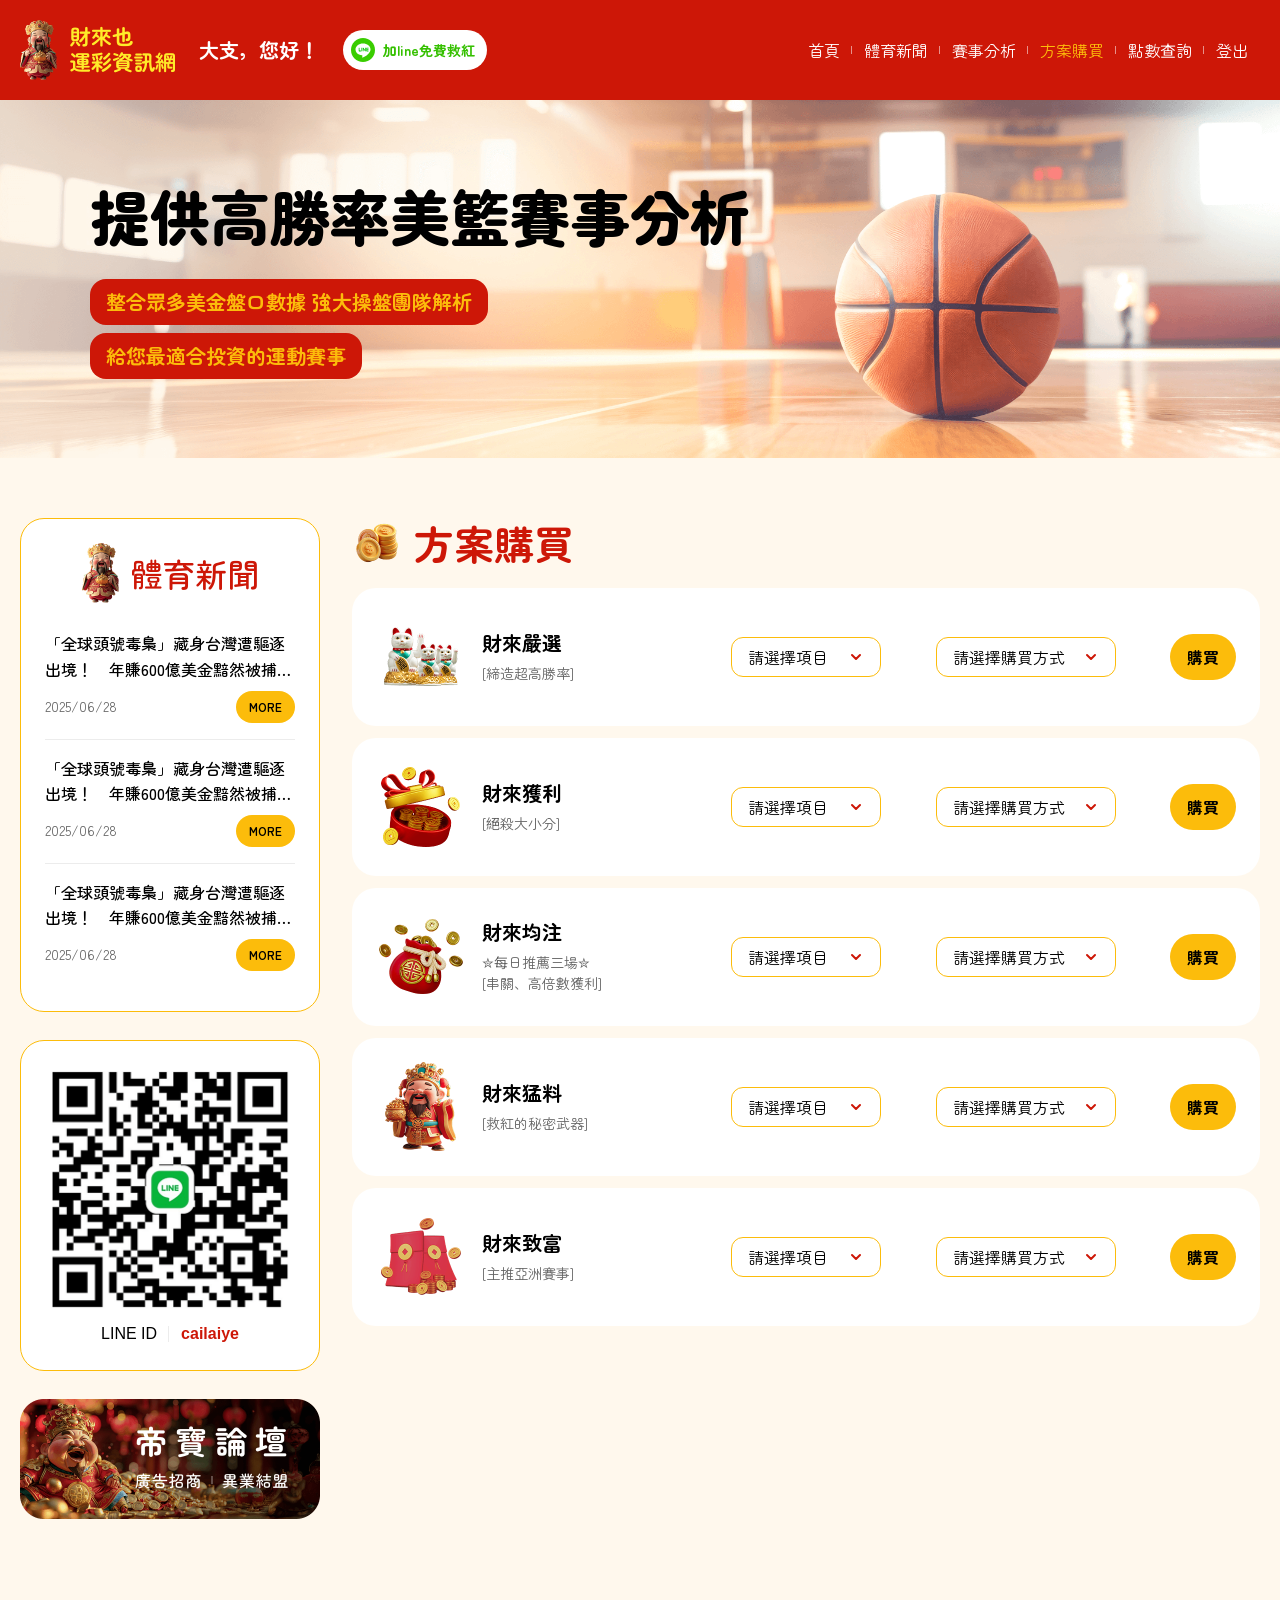
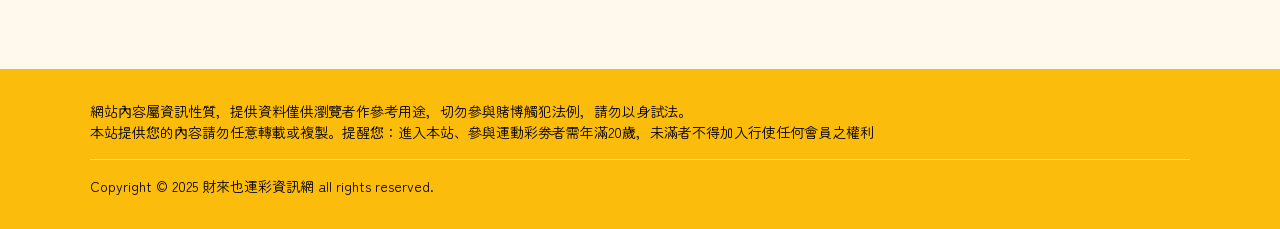
==== commit 67ea69f9: "微調" ====
--- a/buy-login.html
+++ b/buy-login.html
@@ -78,7 +78,7 @@
             </defs>
           </svg>
           <span class="header_line_text"
-            >加line<br class="d-lg-none" />免費送紅</span
+            >加line<br class="d-lg-none" />免費救紅</span
           >
         </a>
       </div>
@@ -508,7 +508,7 @@
               />
             </svg>
           </button>
-          <img src="./public/img/qrcode.webp" alt="" />
+          <img src="./public/img/qrcode.png" alt="" />
           <div class="qrcode-text">
             <p class="qrcode-text_title">LINE ID</p>
             <p class="qrcode-text_content">cailaiye</p>
--- a/public/css/style.css
+++ b/public/css/style.css
@@ -216,6 +216,7 @@
   font-weight: 700;
   -webkit-transition: 0.3s;
   transition: 0.3s;
+  line-height: 1.2;
 }
 
 .header_line:hover {
@@ -335,11 +336,6 @@
   .header_icon {
     display: block;
   }
-  .header.scroll {
-    background-color: rgba(8, 27, 78, 0.8);
-    -webkit-backdrop-filter: inherit;
-            backdrop-filter: inherit;
-  }
   .header_greet {
     font-size: 12px;
     font-weight: normal;
@@ -531,9 +527,9 @@
 
 .sidebar_item {
   margin-bottom: 28px;
+  border-radius: 24px;
+  padding: 24px;
   background-color: #ffffff;
-  padding: 24px;
-  border-radius: 24px;
   border: 1px solid #fcbc0b;
 }
 
@@ -781,7 +777,6 @@
 .banner_text_title {
   font-size: 60px;
   font-weight: 900;
-  text-shadow: 2px 4px 0 rgba(0, 0, 0, 0.15);
   margin-bottom: 28px;
 }
 
@@ -844,37 +839,6 @@
   }
 }
 
-.analyze_title {
-  display: -webkit-box;
-  display: -ms-flexbox;
-  display: flex;
-  -webkit-box-align: center;
-      -ms-flex-align: center;
-          align-items: center;
-  -webkit-box-pack: justify;
-      -ms-flex-pack: justify;
-          justify-content: space-between;
-  margin-bottom: 24px;
-}
-
-.analyze_title .title {
-  margin: 0;
-}
-
-.analyze_title_en {
-  font-size: 24px;
-  font-family: "Mukta", sans-serif;
-  color: #fcbc0b;
-  margin: 0;
-  font-weight: 500;
-}
-
-@media screen and (max-width: 991px) {
-  .analyze_title_en {
-    font-size: 20px;
-  }
-}
-
 .footer {
   padding: 32px 0;
   background-color: #fcbc0b;
@@ -899,8 +863,8 @@
 
 .buy_item {
   margin-bottom: 12px;
+  border-radius: 24px;
   padding: 24px;
-  border-radius: 24px;
   background-color: #ffffff;
   display: -webkit-box;
   display: -ms-flexbox;
@@ -1162,6 +1126,7 @@
 .modal-member .modal-content {
   border-radius: 24px;
   padding: 24px;
+  background-color: #ffffff;
   border: 0;
 }
 
@@ -1205,50 +1170,6 @@
   opacity: 0.7;
 }
 
-.modal-member_checkbox {
-  display: -webkit-box;
-  display: -ms-flexbox;
-  display: flex;
-  -webkit-box-align: center;
-      -ms-flex-align: center;
-          align-items: center;
-  -webkit-box-pack: center;
-      -ms-flex-pack: center;
-          justify-content: center;
-  gap: 8px;
-  margin-bottom: 25px;
-}
-
-.modal-member_checkbox input {
-  width: 20px;
-  height: 20px;
-  position: relative;
-}
-
-.modal-member_checkbox input::before, .modal-member_checkbox input::after {
-  position: absolute;
-  content: "";
-  top: 0;
-  left: 0;
-}
-
-.modal-member_checkbox input::before {
-  width: 100%;
-  height: 100%;
-  background: #ffffff;
-  z-index: 0;
-  border: 1px solid rgba(255, 255, 255, 0.3);
-}
-
-.modal-member_checkbox input:checked::before {
-  opacity: 0;
-}
-
-.modal-member_checkbox label a {
-  text-decoration: underline;
-  color: #fcbc0b;
-}
-
 .modal-member .input-item {
   margin-bottom: 16px;
 }
@@ -1308,6 +1229,7 @@
 .modal-qrcode .modal-content {
   border-radius: 24px;
   padding: 24px;
+  background-color: #ffffff;
   padding: 56px 56px 32px;
   border: 0;
 }
@@ -1529,9 +1451,9 @@
 
 .record_item {
   margin-bottom: 24px;
+  border-radius: 24px;
+  padding: 24px;
   background-color: #ffffff;
-  padding: 24px;
-  border-radius: 24px;
   position: relative;
   display: -webkit-box;
   display: -ms-flexbox;
@@ -1678,8 +1600,8 @@
 }
 
 .signup-form {
+  border-radius: 24px;
   padding: 24px;
-  border-radius: 24px;
   background-color: #ffffff;
 }
 
@@ -1790,9 +1712,9 @@
 }
 
 .product_item {
+  border-radius: 24px;
+  padding: 24px;
   background-color: #ffffff;
-  padding: 24px;
-  border-radius: 24px;
   margin-bottom: 24px;
   display: -webkit-box;
   display: -ms-flexbox;
